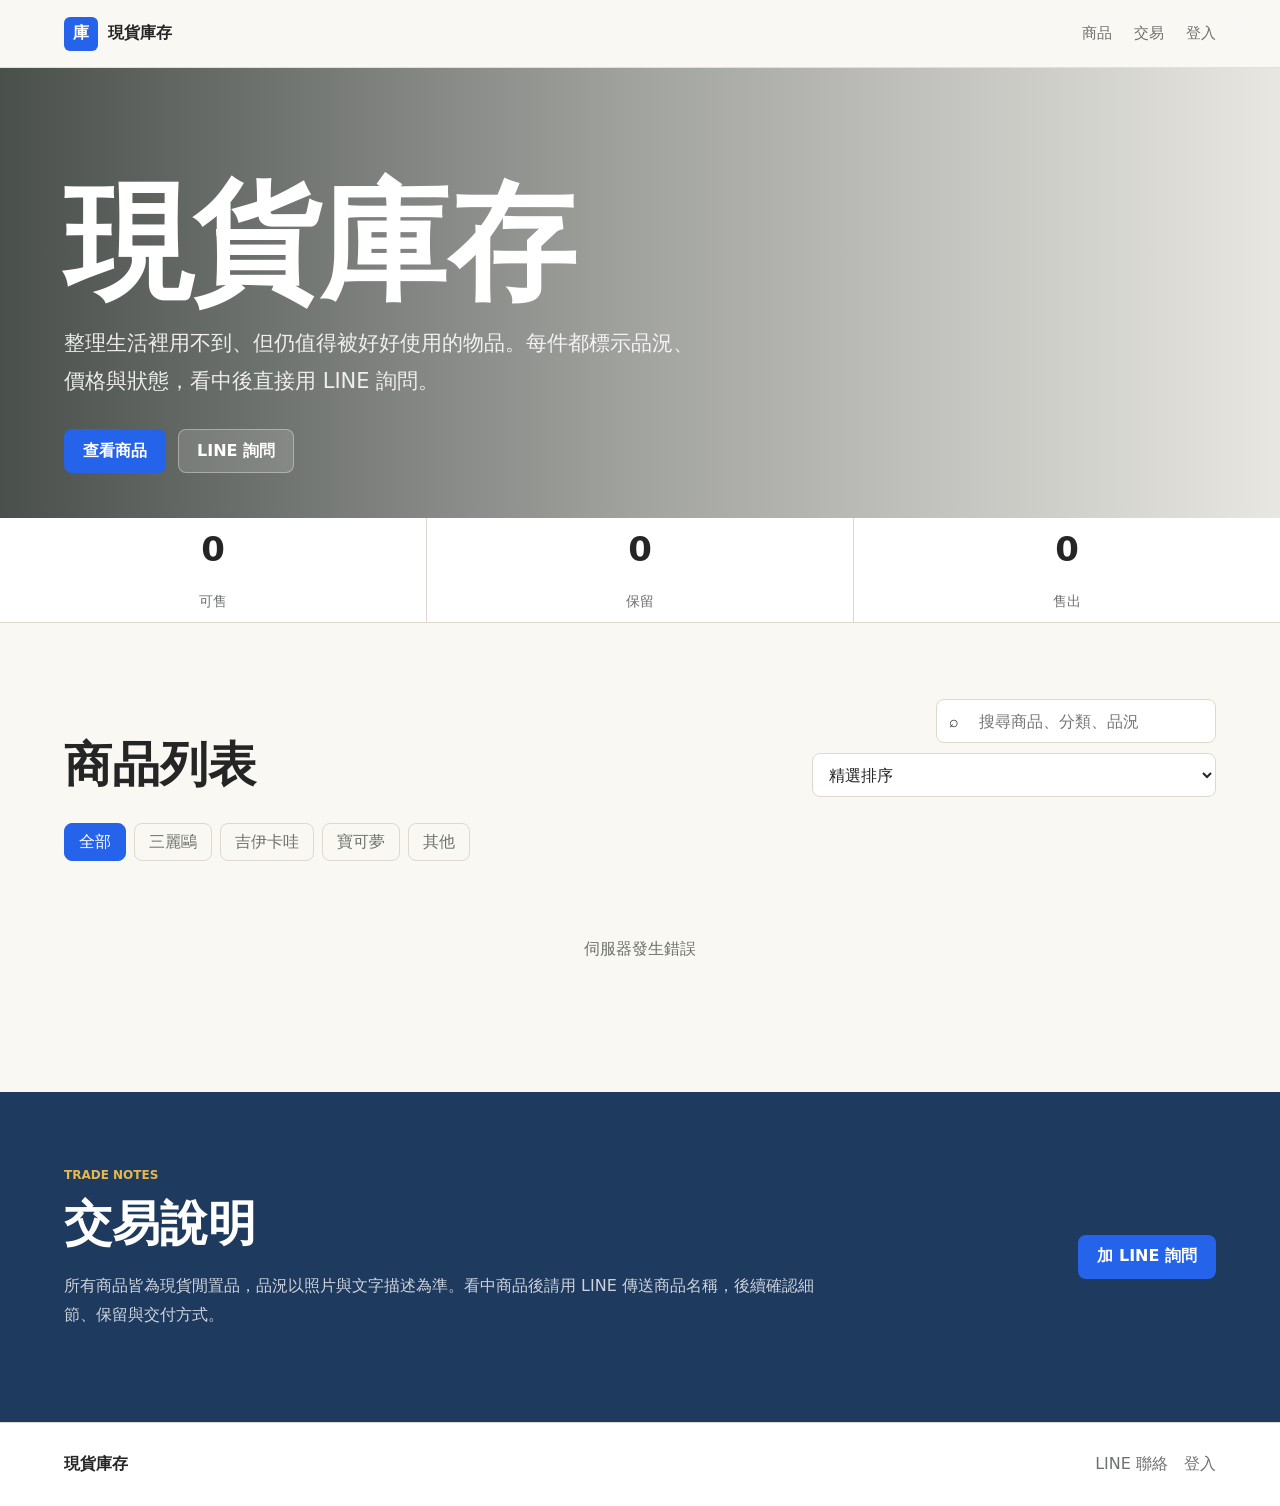
==== public/index.html @ 9e20890d "Rename admin link to login" ====
<!doctype html>
<html lang="zh-Hant">
<head>
  <meta charset="utf-8">
  <meta name="viewport" content="width=device-width, initial-scale=1">
  <title>現貨庫存 | 閒置物品選物</title>
  <meta name="description" content="精選閒置物品現貨庫存，查看品況、價格與交易資訊，直接用 LINE 詢問。">
  <link rel="preconnect" href="https://images.unsplash.com">
  <link rel="stylesheet" href="./styles.css">
</head>
<body>
  <header class="site-header">
    <a class="brand" href="#top" aria-label="回到首頁">
      <span class="brand-mark">庫</span>
      <span>現貨庫存</span>
    </a>
    <nav class="site-nav" aria-label="主要導覽">
      <a href="#items">商品</a>
      <a href="#trade">交易</a>
      <a href="./admin.html">登入</a>
    </nav>
  </header>

  <main id="top">
    <section class="hero">
      <div class="hero-content">
        <h1>現貨庫存</h1>
        <p class="hero-copy">整理生活裡用不到、但仍值得被好好使用的物品。每件都標示品況、價格與狀態，看中後直接用 LINE 詢問。</p>
        <div class="hero-actions">
          <a class="button primary" href="#items">查看商品</a>
          <a class="button ghost" id="heroLineLink" href="#" target="_blank" rel="noreferrer">LINE 詢問</a>
        </div>
      </div>
    </section>

    <section class="inventory-bar" aria-label="庫存摘要">
      <div><strong id="countAvailable">0</strong><span>可售</span></div>
      <div><strong id="countReserved">0</strong><span>保留</span></div>
      <div><strong id="countSold">0</strong><span>售出</span></div>
    </section>

    <section id="items" class="section">
      <div class="section-heading">
        <div>
          <h2>商品列表</h2>
        </div>
        <div class="toolbar">
          <label class="search">
            <span aria-hidden="true">⌕</span>
            <input id="searchInput" type="search" placeholder="搜尋商品、分類、品況">
          </label>
          <select id="sortSelect" aria-label="排序">
            <option value="featured">精選排序</option>
            <option value="priceAsc">價格低到高</option>
            <option value="priceDesc">價格高到低</option>
            <option value="newest">最新上架</option>
          </select>
        </div>
      </div>

      <div class="filters" aria-label="商品分類">
        <button class="filter active" data-filter="all" type="button">全部</button>
        <button class="filter" data-filter="三麗鷗" type="button">三麗鷗</button>
        <button class="filter" data-filter="吉伊卡哇" type="button">吉伊卡哇</button>
        <button class="filter" data-filter="寶可夢" type="button">寶可夢</button>
        <button class="filter" data-filter="其他" type="button">其他</button>
      </div>

      <div id="productGrid" class="product-grid" aria-live="polite"></div>
      <p id="emptyState" class="empty-state" hidden>目前沒有符合條件的商品。</p>
    </section>

    <section id="trade" class="trade-section">
      <div class="trade-copy">
        <p class="eyebrow">Trade Notes</p>
        <h2>交易說明</h2>
        <p>所有商品皆為現貨閒置品，品況以照片與文字描述為準。看中商品後請用 LINE 傳送商品名稱，後續確認細節、保留與交付方式。</p>
      </div>
      <a class="button primary" id="tradeLineLink" href="#" target="_blank" rel="noreferrer">加 LINE 詢問</a>
    </section>

  </main>

  <footer class="site-footer">
    <span>現貨庫存</span>
    <div class="footer-links">
      <a id="footerLineLink" href="#" target="_blank" rel="noreferrer">LINE 聯絡</a>
      <a href="./admin.html">登入</a>
    </div>
  </footer>

  <script src="./app.js"></script>
</body>
</html>
---- public/styles.css ----
:root {
  color-scheme: light;
  --ink: #252525;
  --muted: #6d716d;
  --paper: #faf8f3;
  --surface: #ffffff;
  --line: #ded9cc;
  --accent: #2563eb;
  --accent-dark: #1d4ed8;
  --sun: #e6b84b;
  --danger: #b94b44;
  --shadow: 0 18px 40px rgba(46, 43, 36, 0.12);
}

* { box-sizing: border-box; }
[hidden] { display: none !important; }
html { scroll-behavior: smooth; }
body {
  margin: 0;
  color: var(--ink);
  background: var(--paper);
  font-family: "Noto Sans TC", "Microsoft JhengHei", system-ui, -apple-system, BlinkMacSystemFont, "Segoe UI", sans-serif;
}
a { color: inherit; text-decoration: none; }
button, input, select, textarea { font: inherit; }
h1, h2, p { overflow-wrap: anywhere; }

.site-header {
  position: sticky;
  top: 0;
  z-index: 20;
  display: flex;
  align-items: center;
  justify-content: space-between;
  min-height: 68px;
  padding: 0 5vw;
  background: rgba(250, 248, 243, 0.92);
  border-bottom: 1px solid rgba(222, 217, 204, 0.78);
  backdrop-filter: blur(16px);
}

.brand {
  display: inline-flex;
  align-items: center;
  gap: 10px;
  font-weight: 800;
}

.brand-mark {
  display: grid;
  width: 34px;
  height: 34px;
  place-items: center;
  color: white;
  background: var(--accent);
  border-radius: 6px;
}

.site-nav {
  display: flex;
  gap: 22px;
  color: var(--muted);
  font-size: 15px;
}

.site-nav a:hover { color: var(--accent-dark); }
.nav-button {
  padding: 0;
  color: var(--muted);
  background: transparent;
  border: 0;
  cursor: pointer;
}
.nav-button:hover { color: var(--accent-dark); }

.hero {
  min-height: 50svh;
  display: grid;
  align-items: end;
  padding: 6vh 5vw 5vh;
  color: white;
  background:
    linear-gradient(90deg, rgba(18, 26, 23, 0.76), rgba(18, 26, 23, 0.38), rgba(18, 26, 23, 0.08)),
    url("https://images.unsplash.com/photo-1555041469-a586c61ea9bc?auto=format&fit=crop&w=1800&q=82") center / cover;
}

.hero-content { width: min(720px, 100%); }
.eyebrow {
  margin: 0 0 10px;
  color: var(--accent);
  font-size: 12px;
  font-weight: 800;
  letter-spacing: 0;
  text-transform: uppercase;
}
.hero .eyebrow, .trade-section .eyebrow { color: var(--sun); }
h1 {
  margin: 0;
  font-size: clamp(54px, 10vw, 132px);
  line-height: 0.95;
  letter-spacing: 0;
}
h2 {
  margin: 0;
  font-size: clamp(28px, 4vw, 48px);
  letter-spacing: 0;
}
.page-title {
  font-size: clamp(34px, 5vw, 64px);
  line-height: 1;
}
.hero-copy {
  max-width: 640px;
  margin: 22px 0 0;
  color: rgba(255, 255, 255, 0.88);
  font-size: clamp(17px, 2vw, 21px);
  line-height: 1.8;
}

.hero-actions, .form-actions {
  display: flex;
  flex-wrap: wrap;
  gap: 12px;
  margin-top: 28px;
}

.button {
  display: inline-flex;
  align-items: center;
  justify-content: center;
  min-height: 44px;
  padding: 0 18px;
  border: 1px solid transparent;
  border-radius: 8px;
  cursor: pointer;
  font-weight: 800;
}
.button.primary { color: white; background: var(--accent); }
.button.primary:hover { background: var(--accent-dark); }
.button.ghost {
  color: var(--ink);
  background: rgba(255, 255, 255, 0.82);
  border-color: var(--line);
}
.hero .button.ghost {
  color: white;
  background: rgba(255, 255, 255, 0.14);
  border-color: rgba(255, 255, 255, 0.34);
}

.inventory-bar {
  display: grid;
  grid-template-columns: repeat(3, 1fr);
  gap: 1px;
  background: var(--line);
  border-bottom: 1px solid var(--line);
}
.inventory-bar div {
  display: grid;
  place-items: center;
  gap: 2px;
  min-height: 104px;
  background: var(--surface);
}
.inventory-bar strong { font-size: 34px; }
.inventory-bar span { color: var(--muted); font-size: 14px; }

.section, .trade-section { padding: 76px 5vw; }
.section-heading {
  display: flex;
  align-items: end;
  justify-content: space-between;
  gap: 24px;
  margin-bottom: 26px;
}
.toolbar {
  display: flex;
  flex-wrap: wrap;
  gap: 10px;
  justify-content: flex-end;
}
.search {
  display: flex;
  align-items: center;
  gap: 8px;
  min-width: min(280px, 100%);
  height: 44px;
  padding: 0 12px;
  background: var(--surface);
  border: 1px solid var(--line);
  border-radius: 8px;
}
.search input { width: 100%; border: 0; outline: 0; background: transparent; }
select, input, textarea {
  width: 100%;
  color: var(--ink);
  background: var(--surface);
  border: 1px solid var(--line);
  border-radius: 8px;
}
select, input { height: 44px; padding: 0 12px; }
input[type="file"] { padding: 9px 12px; }
textarea { padding: 12px; resize: vertical; }

.filters {
  display: flex;
  flex-wrap: wrap;
  gap: 8px;
  margin-bottom: 22px;
}
.filter {
  min-height: 38px;
  padding: 0 14px;
  color: var(--muted);
  background: transparent;
  border: 1px solid var(--line);
  border-radius: 8px;
  cursor: pointer;
}
.filter.active, .filter:hover { color: white; background: var(--accent); border-color: var(--accent); }

.product-grid {
  display: grid;
  grid-template-columns: repeat(auto-fill, minmax(240px, 1fr));
  gap: 18px;
}
.product-card {
  overflow: hidden;
  background: var(--surface);
  border: 1px solid var(--line);
  border-radius: 8px;
  box-shadow: 0 10px 28px rgba(46, 43, 36, 0.08);
}
.product-image { position: relative; aspect-ratio: 4 / 3; background: #e7e2d6; }
.product-image img { width: 100%; height: 100%; object-fit: cover; display: block; }
.status {
  position: absolute;
  top: 12px;
  left: 12px;
  padding: 5px 9px;
  color: white;
  background: var(--accent);
  border-radius: 6px;
  font-size: 12px;
  font-weight: 800;
}
.status.reserved { background: var(--sun); color: #2f2815; }
.status.sold { background: #555; }
.product-body { padding: 16px; }
.product-meta {
  display: flex;
  justify-content: space-between;
  gap: 12px;
  color: var(--muted);
  font-size: 13px;
}
.product-title { margin: 8px 0; font-size: 20px; }
.condition { min-height: 54px; margin: 0 0 16px; color: var(--muted); line-height: 1.65; }
.price-row { display: flex; align-items: center; justify-content: space-between; gap: 10px; }
.price { font-size: 22px; font-weight: 900; }
.line-link {
  min-height: 38px;
  padding: 0 12px;
  color: white;
  background: var(--accent);
  border-radius: 8px;
  font-size: 14px;
  font-weight: 800;
  display: inline-flex;
  align-items: center;
}
.line-link.disabled { pointer-events: none; background: #b9b6ad; }
.empty-state { padding: 40px 0; color: var(--muted); text-align: center; }

.trade-section {
  display: flex;
  align-items: center;
  justify-content: space-between;
  gap: 28px;
  color: white;
  background: #1e3a5f;
}
.trade-copy { max-width: 760px; }
.trade-copy p:last-child { color: rgba(255, 255, 255, 0.78); line-height: 1.8; }

.admin-section, .admin-page { background: #f3eee3; }
.admin-page { min-height: calc(100svh - 152px); }
.login-panel, .admin-form, .admin-item {
  background: var(--surface);
  border: 1px solid var(--line);
  border-radius: 8px;
  box-shadow: 0 8px 22px rgba(46, 43, 36, 0.07);
}
.login-panel {
  display: grid;
  gap: 14px;
  max-width: 440px;
  padding: 18px;
}
.admin-layout {
  display: grid;
  grid-template-columns: minmax(280px, 420px) 1fr;
  gap: 20px;
  align-items: start;
}
.admin-form {
  display: grid;
  gap: 14px;
  padding: 18px;
}
.login-panel label, .admin-form label {
  display: grid;
  gap: 7px;
  color: var(--muted);
  font-size: 13px;
  font-weight: 800;
}
.form-row { display: grid; grid-template-columns: 1fr 1fr; gap: 12px; }
.form-message { min-height: 22px; margin: 0; color: var(--muted); font-size: 14px; }
.form-message.error { color: var(--danger); }
.form-message.success { color: var(--accent-dark); }
.admin-list { display: grid; gap: 10px; }
.admin-item {
  display: grid;
  grid-template-columns: 86px 1fr auto;
  gap: 14px;
  padding: 12px;
  align-items: center;
}
.admin-item img { width: 86px; height: 70px; object-fit: cover; border-radius: 6px; }
.admin-item h3 { margin: 0 0 4px; font-size: 16px; }
.admin-item p { margin: 0; color: var(--muted); font-size: 13px; }
.admin-actions { display: flex; gap: 6px; }
.icon-button {
  width: 38px;
  height: 38px;
  border: 1px solid var(--line);
  border-radius: 8px;
  background: var(--surface);
  cursor: pointer;
}
.icon-button:hover { border-color: var(--accent); color: var(--accent-dark); }
.icon-button.danger:hover { border-color: var(--danger); color: var(--danger); }

.site-footer {
  display: flex;
  align-items: center;
  justify-content: space-between;
  min-height: 84px;
  padding: 0 5vw;
  color: var(--muted);
  background: var(--surface);
  border-top: 1px solid var(--line);
}
.site-footer span { color: var(--ink); font-weight: 900; }
.footer-links {
  display: flex;
  flex-wrap: wrap;
  gap: 16px;
  justify-content: flex-end;
}
.footer-links a:hover { color: var(--accent-dark); }

@media (max-width: 860px) {
  .site-header, .section-heading, .trade-section { align-items: stretch; }
  .site-header { position: static; gap: 12px; padding-block: 14px; flex-direction: column; }
  .site-nav, .toolbar { width: 100%; justify-content: space-between; }
  .hero { min-height: 48svh; padding-top: 7vh; }
  .admin-layout { grid-template-columns: 1fr; }
  .admin-item { grid-template-columns: 86px 1fr; }
  .admin-actions { grid-column: 2; justify-content: flex-end; }
}

@media (max-width: 560px) {
  .site-nav { gap: 14px; font-size: 14px; }
  .section, .trade-section { padding: 52px 18px; }
  .hero { min-height: 44svh; padding: 7vh 18px 34px; }
  .inventory-bar strong { font-size: 28px; }
  .toolbar, .hero-actions, .form-actions, .price-row, .form-row {
    display: grid;
    grid-template-columns: 1fr;
  }
  .search { min-width: 0; }
  .site-footer { align-items: flex-start; flex-direction: column; gap: 12px; padding-block: 18px; }
  .footer-links { justify-content: flex-start; }
}
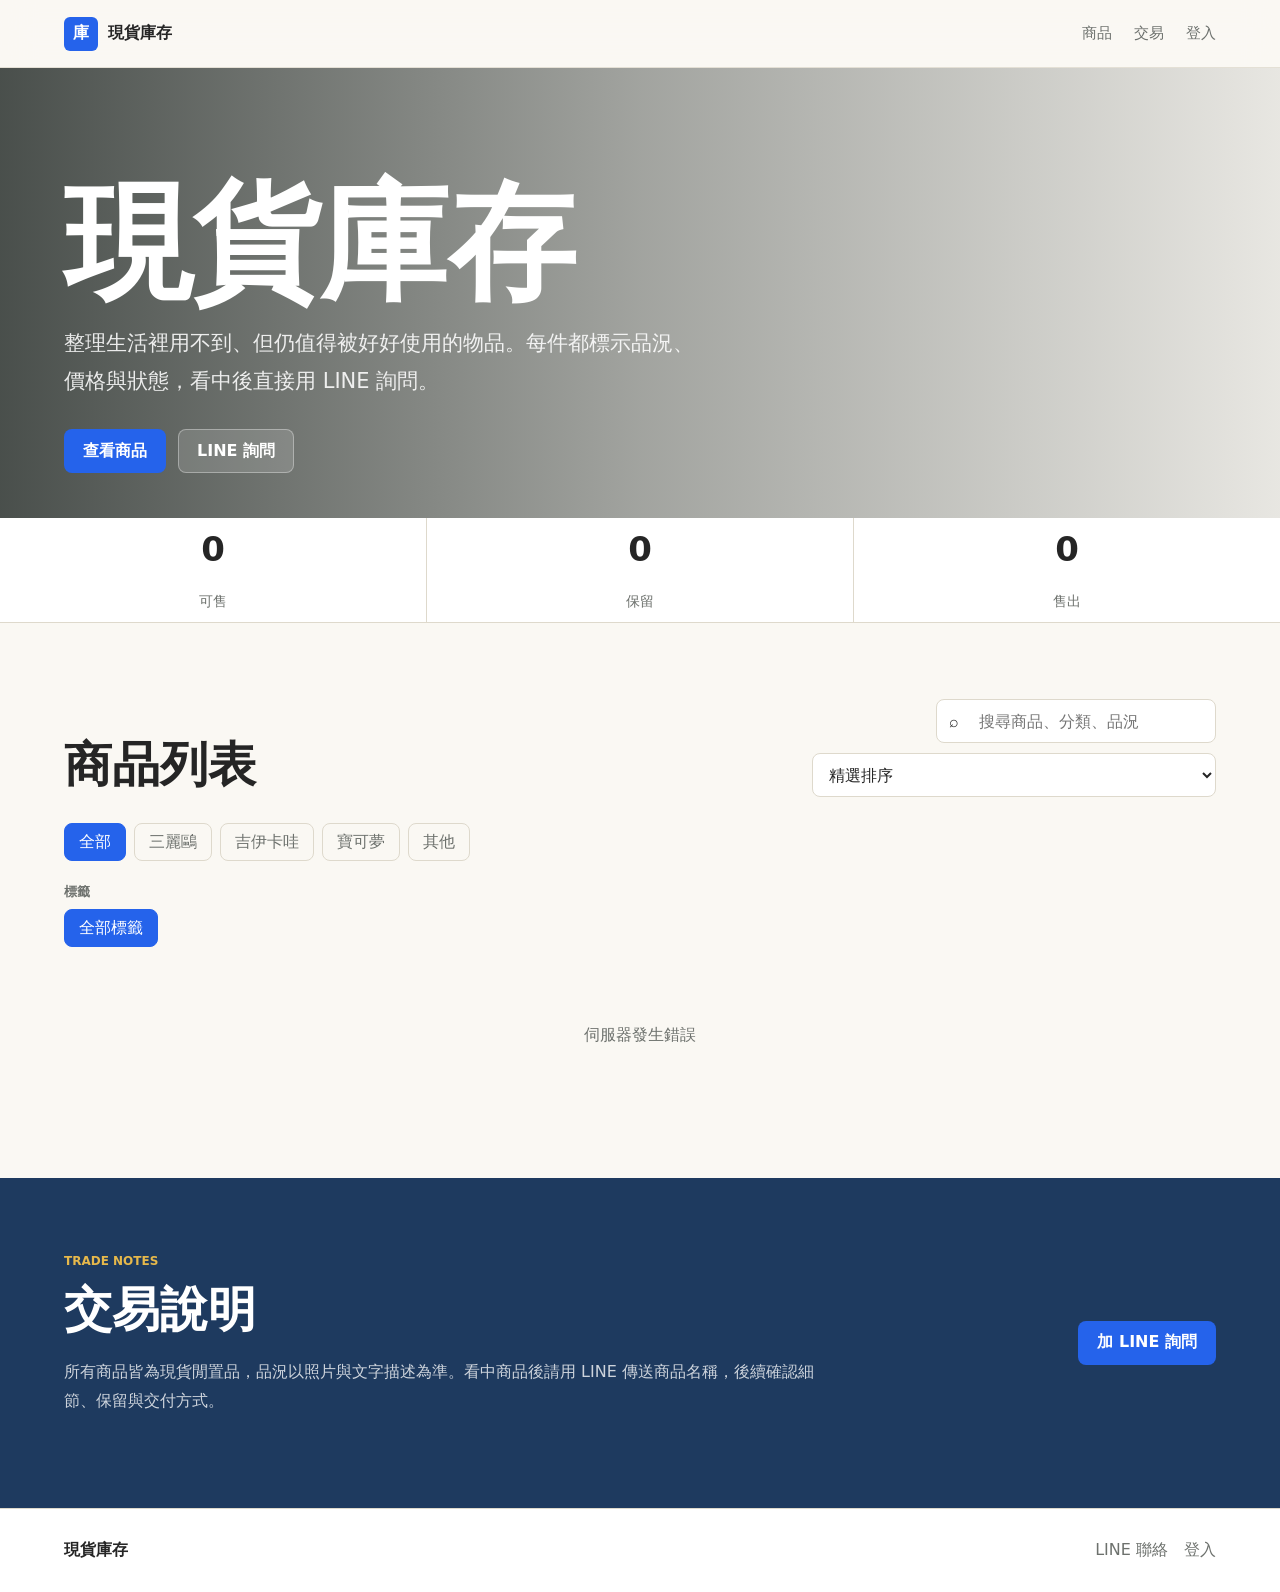
==== commit a434711e: "Add tag filters" ====
--- a/public/index.html
+++ b/public/index.html
@@ -66,6 +66,13 @@
         <button class="filter" data-filter="其他" type="button">其他</button>
       </div>
 
+      <div class="filter-group" id="tagFilterGroup">
+        <span class="filter-label">標籤</span>
+        <div class="filters tag-filters" id="tagFilters" aria-label="商品標籤">
+          <button class="filter tag-filter active" data-tag="all" type="button">全部標籤</button>
+        </div>
+      </div>
+
       <div id="productGrid" class="product-grid" aria-live="polite"></div>
       <p id="emptyState" class="empty-state" hidden>目前沒有符合條件的商品。</p>
     </section>
--- a/public/styles.css
+++ b/public/styles.css
@@ -208,6 +208,17 @@
   gap: 8px;
   margin-bottom: 22px;
 }
+.filter-group {
+  display: grid;
+  gap: 8px;
+  margin-bottom: 22px;
+}
+.filter-group .filters { margin-bottom: 0; }
+.filter-label {
+  color: var(--muted);
+  font-size: 13px;
+  font-weight: 900;
+}
 .filter {
   min-height: 38px;
   padding: 0 14px;
@@ -255,6 +266,24 @@
   font-size: 13px;
 }
 .product-title { margin: 8px 0; font-size: 20px; }
+.tag-list {
+  display: flex;
+  flex-wrap: wrap;
+  gap: 6px;
+  margin: 0 0 10px;
+}
+.tag {
+  display: inline-flex;
+  align-items: center;
+  min-height: 26px;
+  padding: 0 9px;
+  color: var(--accent-dark);
+  background: #eef4ff;
+  border: 1px solid #cddcff;
+  border-radius: 8px;
+  font-size: 12px;
+  font-weight: 800;
+}
 .condition { min-height: 54px; margin: 0 0 16px; color: var(--muted); line-height: 1.65; }
 .price-row { display: flex; align-items: center; justify-content: space-between; gap: 10px; }
 .price { font-size: 22px; font-weight: 900; }
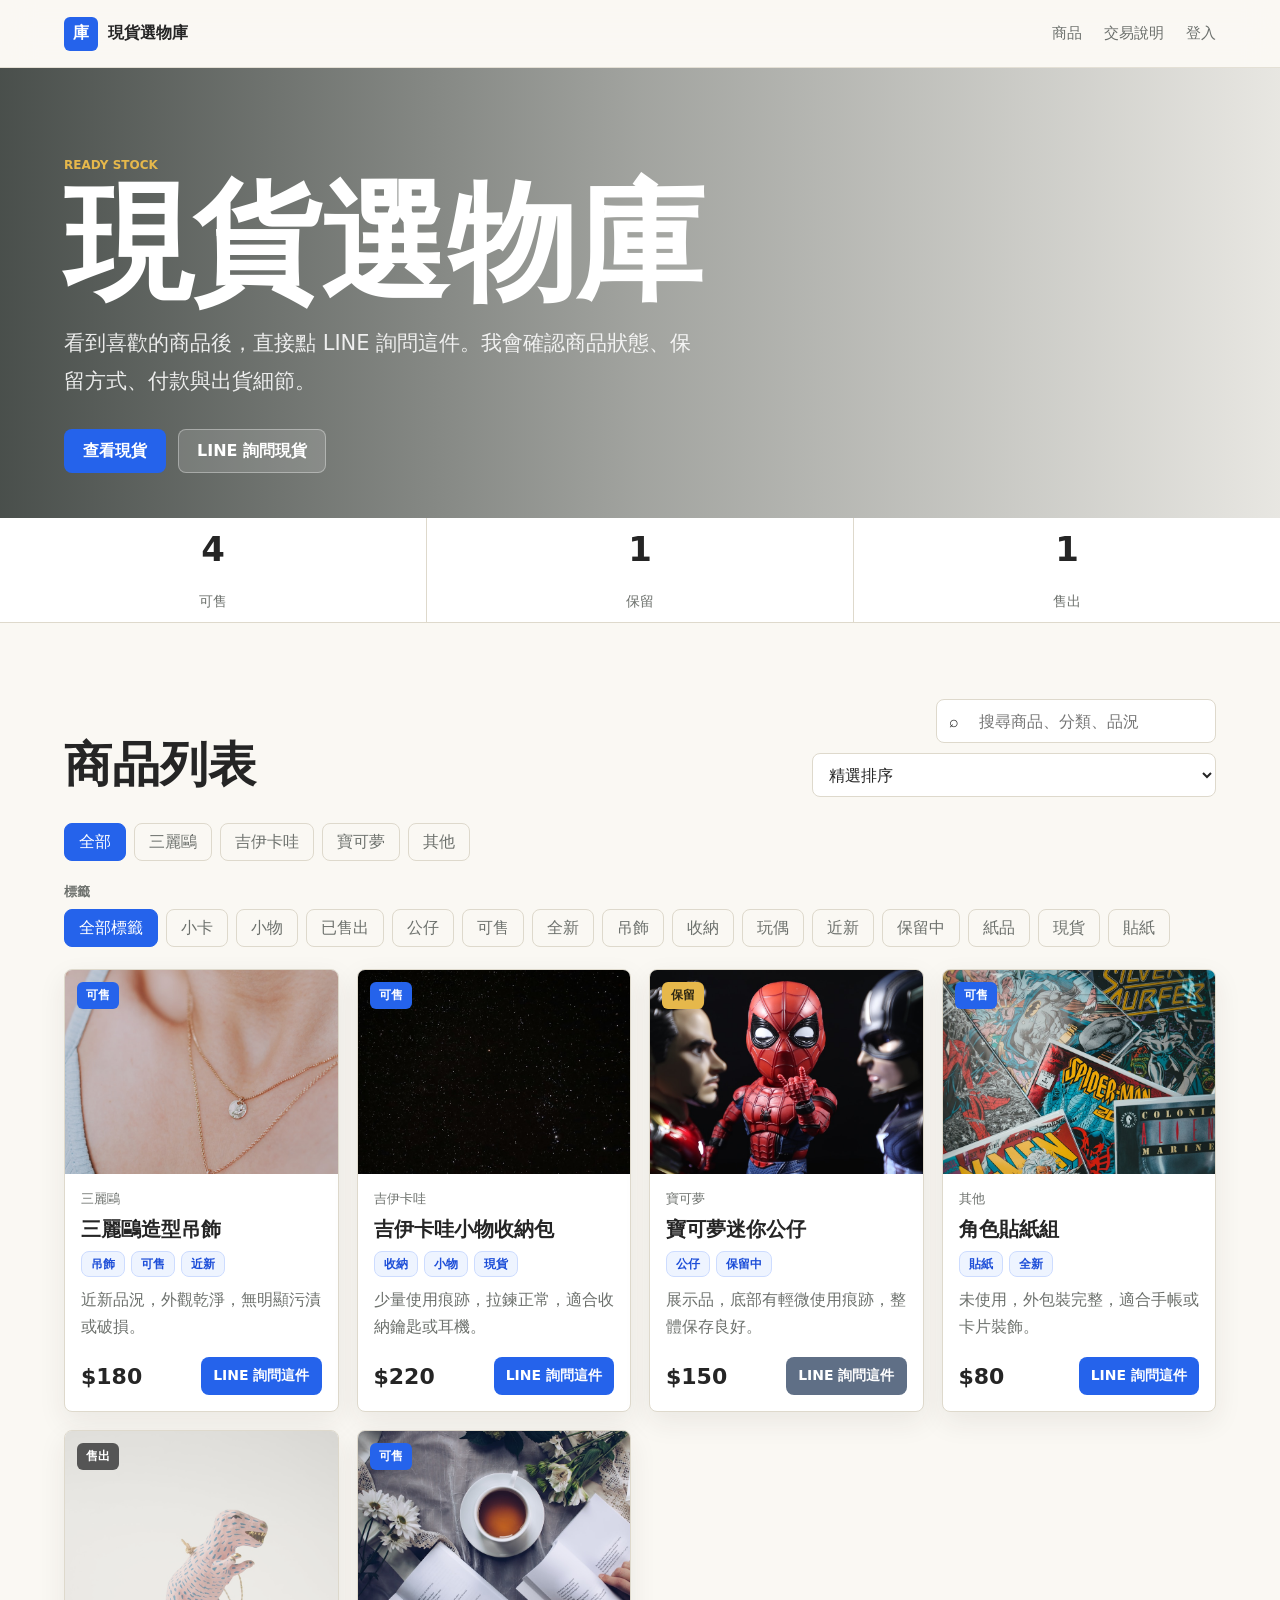
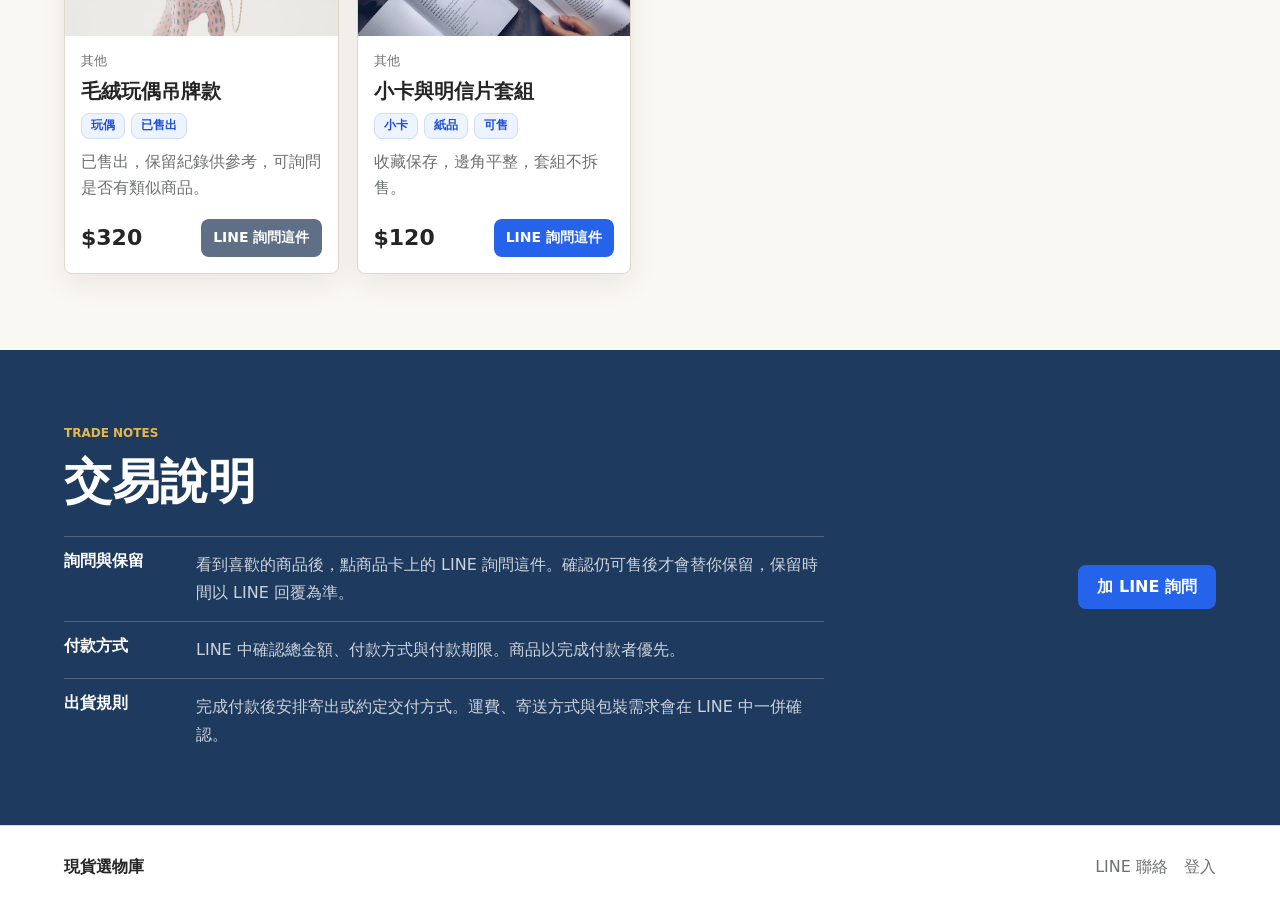
==== commit 3d3524b6: "Update to optimized Wowma site" ====
--- a/public/index.html
+++ b/public/index.html
@@ -3,8 +3,8 @@
 <head>
   <meta charset="utf-8">
   <meta name="viewport" content="width=device-width, initial-scale=1">
-  <title>現貨庫存 | 閒置物品選物</title>
-  <meta name="description" content="精選閒置物品現貨庫存，查看品況、價格與交易資訊，直接用 LINE 詢問。">
+  <title>現貨選物庫 | LINE 詢問保留</title>
+  <meta name="description" content="現貨選物清單，商品皆標示照片、價格、品況與狀態。看到喜歡的商品後，可直接用 LINE 詢問與保留。">
   <link rel="preconnect" href="https://images.unsplash.com">
   <link rel="stylesheet" href="./styles.css">
 </head>
@@ -12,11 +12,11 @@
   <header class="site-header">
     <a class="brand" href="#top" aria-label="回到首頁">
       <span class="brand-mark">庫</span>
-      <span>現貨庫存</span>
+      <span>現貨選物庫</span>
     </a>
     <nav class="site-nav" aria-label="主要導覽">
       <a href="#items">商品</a>
-      <a href="#trade">交易</a>
+      <a href="#trade">交易說明</a>
       <a href="./admin.html">登入</a>
     </nav>
   </header>
@@ -24,11 +24,12 @@
   <main id="top">
     <section class="hero">
       <div class="hero-content">
-        <h1>現貨庫存</h1>
-        <p class="hero-copy">整理生活裡用不到、但仍值得被好好使用的物品。每件都標示品況、價格與狀態，看中後直接用 LINE 詢問。</p>
+        <p class="eyebrow">Ready Stock</p>
+        <h1>現貨選物庫</h1>
+        <p class="hero-copy">看到喜歡的商品後，直接點 LINE 詢問這件。我會確認商品狀態、保留方式、付款與出貨細節。</p>
         <div class="hero-actions">
-          <a class="button primary" href="#items">查看商品</a>
-          <a class="button ghost" id="heroLineLink" href="#" target="_blank" rel="noreferrer">LINE 詢問</a>
+          <a class="button primary" href="#items">查看現貨</a>
+          <a class="button ghost" id="heroLineLink" href="#" target="_blank" rel="noreferrer">LINE 詢問現貨</a>
         </div>
       </div>
     </section>
@@ -81,7 +82,20 @@
       <div class="trade-copy">
         <p class="eyebrow">Trade Notes</p>
         <h2>交易說明</h2>
-        <p>所有商品皆為現貨閒置品，品況以照片與文字描述為準。看中商品後請用 LINE 傳送商品名稱，後續確認細節、保留與交付方式。</p>
+        <ol class="trade-steps">
+          <li>
+            <strong>詢問與保留</strong>
+            <span>看到喜歡的商品後，點商品卡上的 LINE 詢問這件。確認仍可售後才會替你保留，保留時間以 LINE 回覆為準。</span>
+          </li>
+          <li>
+            <strong>付款方式</strong>
+            <span>LINE 中確認總金額、付款方式與付款期限。商品以完成付款者優先。</span>
+          </li>
+          <li>
+            <strong>出貨規則</strong>
+            <span>完成付款後安排寄出或約定交付方式。運費、寄送方式與包裝需求會在 LINE 中一併確認。</span>
+          </li>
+        </ol>
       </div>
       <a class="button primary" id="tradeLineLink" href="#" target="_blank" rel="noreferrer">加 LINE 詢問</a>
     </section>
@@ -89,7 +103,7 @@
   </main>
 
   <footer class="site-footer">
-    <span>現貨庫存</span>
+    <span>現貨選物庫</span>
     <div class="footer-links">
       <a id="footerLineLink" href="#" target="_blank" rel="noreferrer">LINE 聯絡</a>
       <a href="./admin.html">登入</a>
--- a/public/styles.css
+++ b/public/styles.css
@@ -242,6 +242,7 @@
   border-radius: 8px;
   box-shadow: 0 10px 28px rgba(46, 43, 36, 0.08);
 }
+.product-card.is-sold img { filter: grayscale(0.55); opacity: 0.68; }
 .product-image { position: relative; aspect-ratio: 4 / 3; background: #e7e2d6; }
 .product-image img { width: 100%; height: 100%; object-fit: cover; display: block; }
 .status {
@@ -298,7 +299,9 @@
   display: inline-flex;
   align-items: center;
 }
-.line-link.disabled { pointer-events: none; background: #b9b6ad; }
+.line-link.secondary { background: #5f6f86; }
+.line-link:hover { background: var(--accent-dark); }
+.line-link.secondary:hover { background: #46556b; }
 .empty-state { padding: 40px 0; color: var(--muted); text-align: center; }
 
 .trade-section {
@@ -311,6 +314,22 @@
 }
 .trade-copy { max-width: 760px; }
 .trade-copy p:last-child { color: rgba(255, 255, 255, 0.78); line-height: 1.8; }
+.trade-steps {
+  display: grid;
+  gap: 14px;
+  margin: 22px 0 0;
+  padding: 0;
+  list-style: none;
+}
+.trade-steps li {
+  display: grid;
+  grid-template-columns: 116px 1fr;
+  gap: 16px;
+  padding-top: 14px;
+  border-top: 1px solid rgba(255, 255, 255, 0.22);
+}
+.trade-steps strong { color: white; }
+.trade-steps span { color: rgba(255, 255, 255, 0.78); line-height: 1.75; }
 
 .admin-section, .admin-page { background: #f3eee3; }
 .admin-page { min-height: calc(100svh - 152px); }
@@ -409,6 +428,7 @@
     display: grid;
     grid-template-columns: 1fr;
   }
+  .trade-steps li { grid-template-columns: 1fr; gap: 6px; }
   .search { min-width: 0; }
   .site-footer { align-items: flex-start; flex-direction: column; gap: 12px; padding-block: 18px; }
   .footer-links { justify-content: flex-start; }
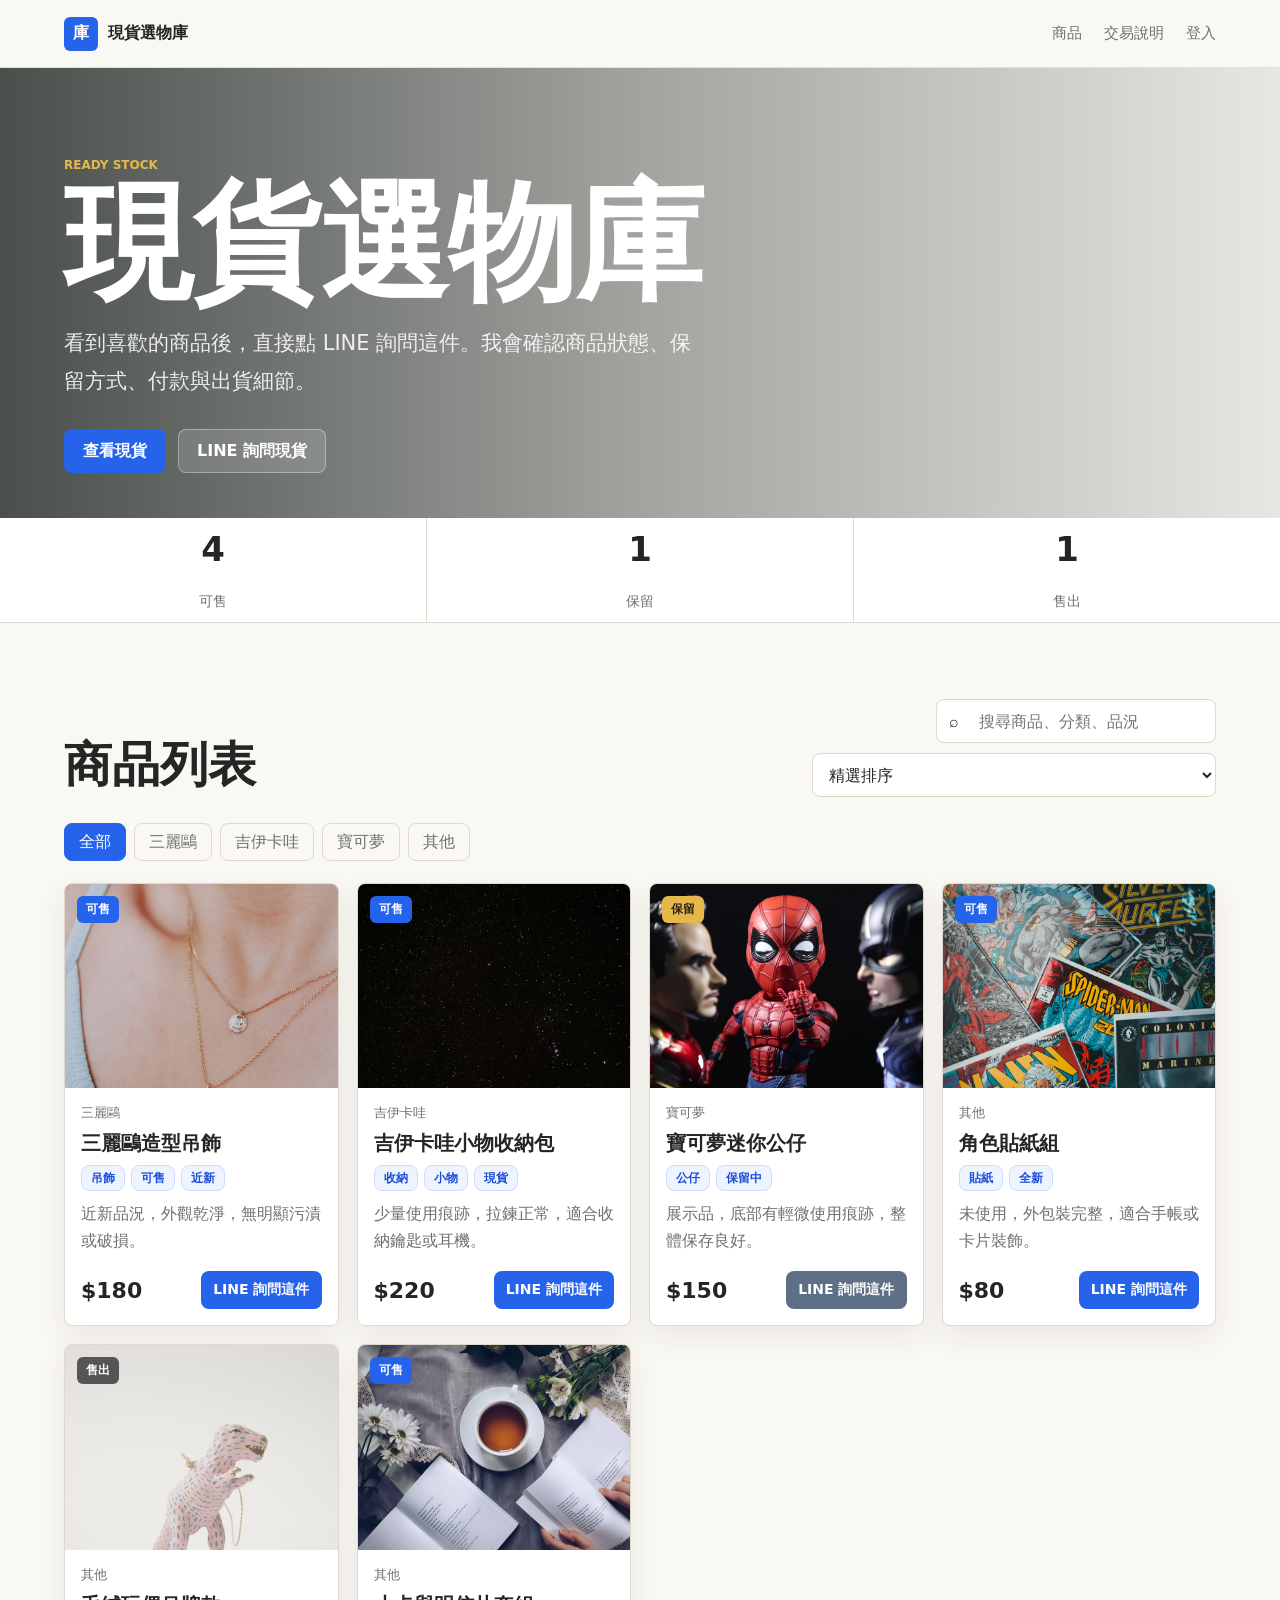
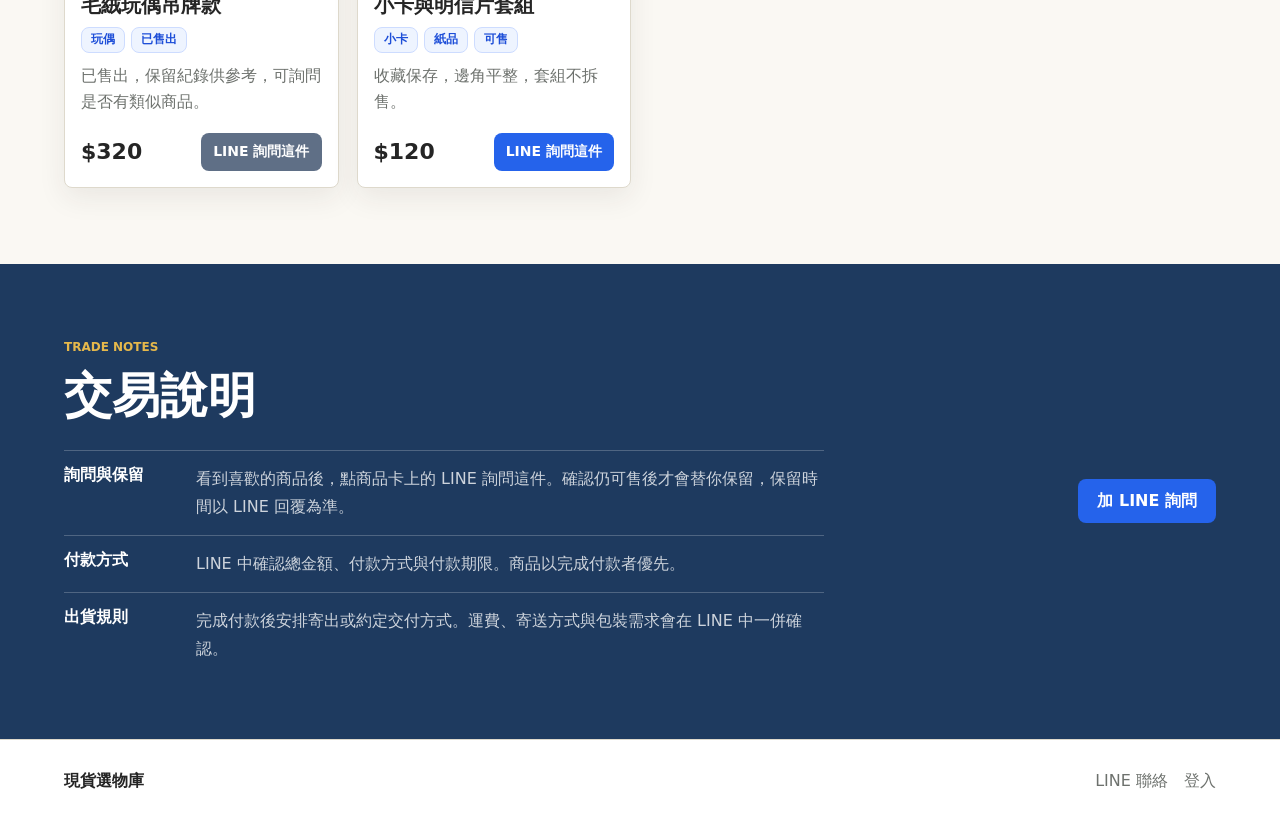
==== commit c2f7b4c9: "Remove tag filter controls" ====
--- a/public/index.html
+++ b/public/index.html
@@ -67,13 +67,6 @@
         <button class="filter" data-filter="其他" type="button">其他</button>
       </div>
 
-      <div class="filter-group" id="tagFilterGroup">
-        <span class="filter-label">標籤</span>
-        <div class="filters tag-filters" id="tagFilters" aria-label="商品標籤">
-          <button class="filter tag-filter active" data-tag="all" type="button">全部標籤</button>
-        </div>
-      </div>
-
       <div id="productGrid" class="product-grid" aria-live="polite"></div>
       <p id="emptyState" class="empty-state" hidden>目前沒有符合條件的商品。</p>
     </section>
--- a/public/styles.css
+++ b/public/styles.css
@@ -207,17 +207,6 @@
   flex-wrap: wrap;
   gap: 8px;
   margin-bottom: 22px;
-}
-.filter-group {
-  display: grid;
-  gap: 8px;
-  margin-bottom: 22px;
-}
-.filter-group .filters { margin-bottom: 0; }
-.filter-label {
-  color: var(--muted);
-  font-size: 13px;
-  font-weight: 900;
 }
 .filter {
   min-height: 38px;
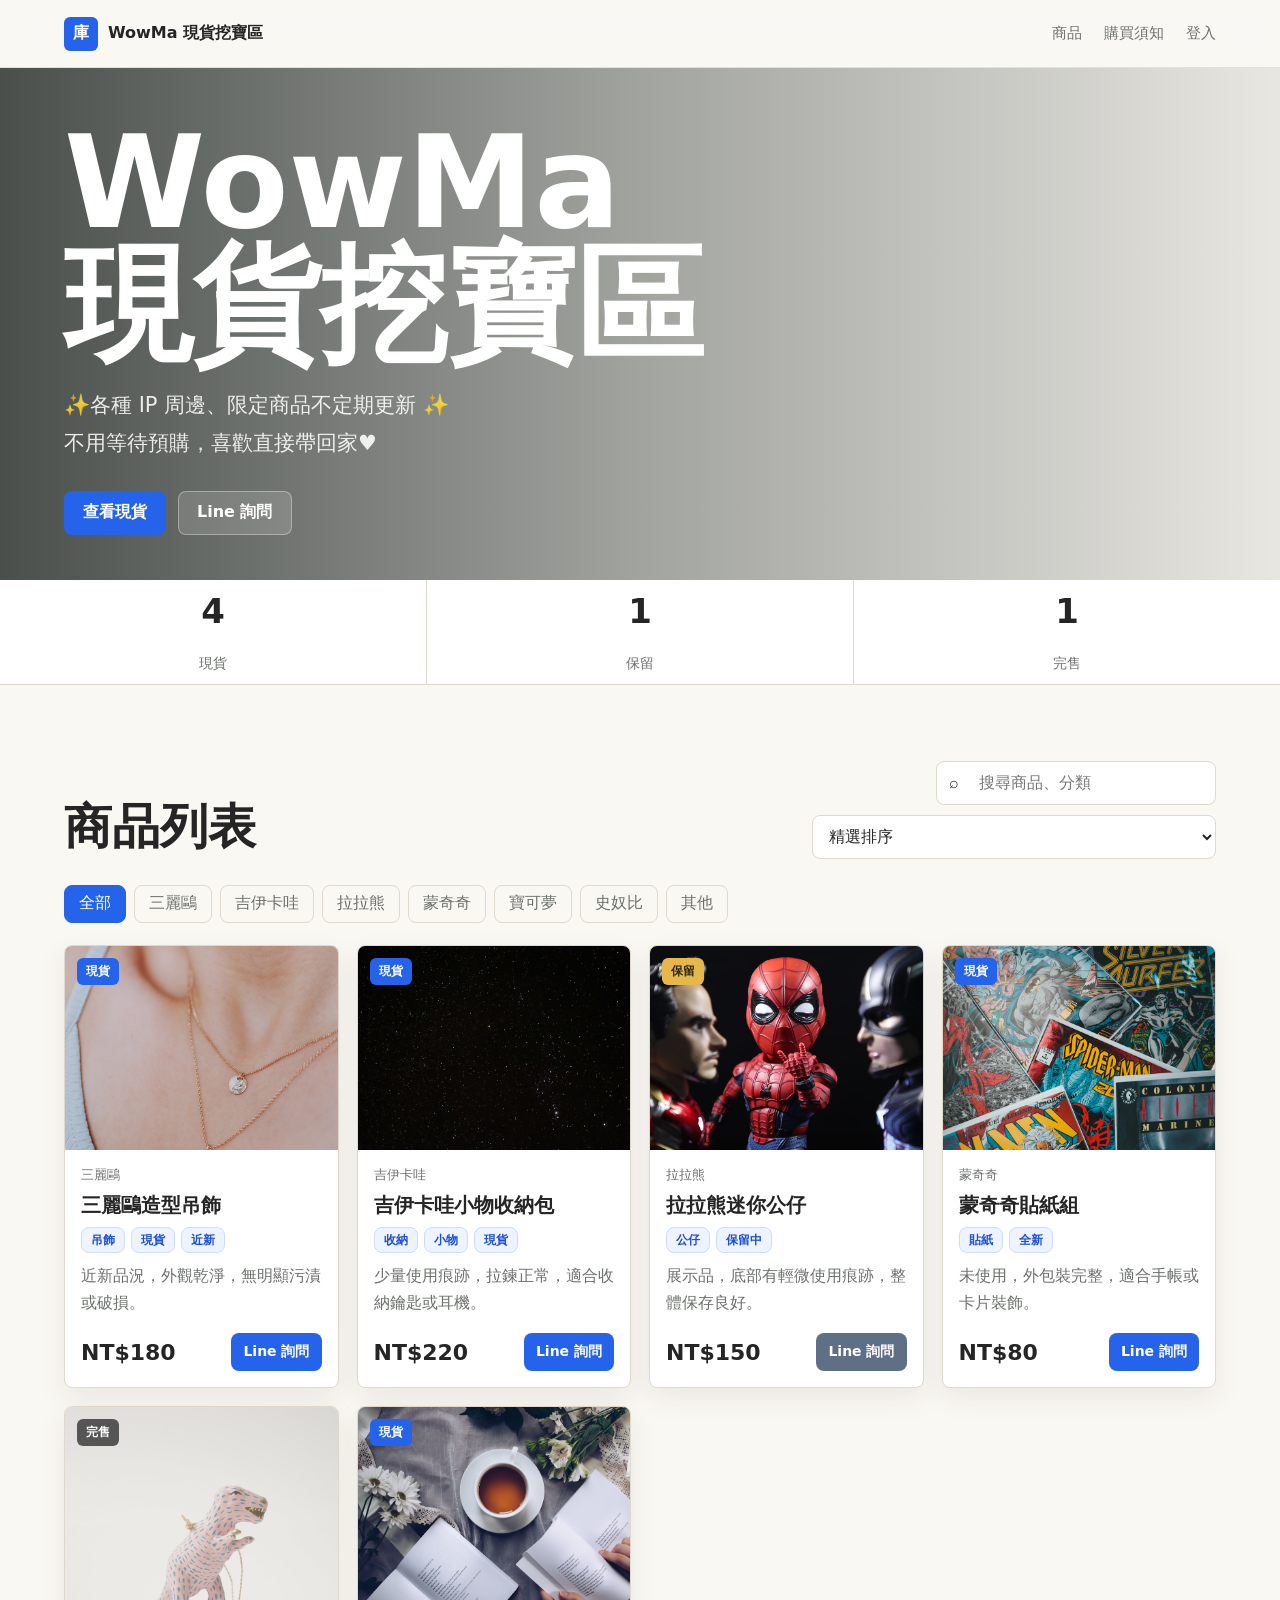
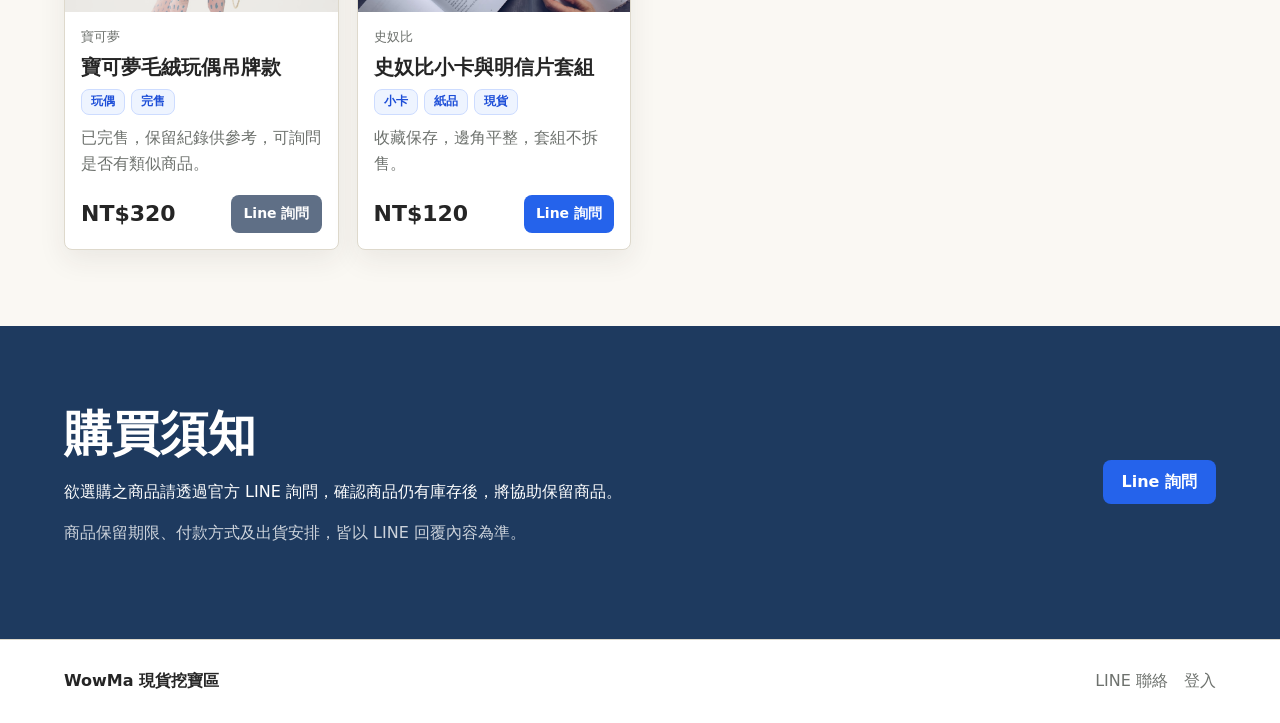
==== commit 03f9200e: "Update WowMa storefront copy" ====
--- a/public/index.html
+++ b/public/index.html
@@ -3,8 +3,8 @@
 <head>
   <meta charset="utf-8">
   <meta name="viewport" content="width=device-width, initial-scale=1">
-  <title>現貨選物庫 | LINE 詢問保留</title>
-  <meta name="description" content="現貨選物清單，商品皆標示照片、價格、品況與狀態。看到喜歡的商品後，可直接用 LINE 詢問與保留。">
+  <title>WowMa 現貨挖寶區 | LINE 詢問保留</title>
+  <meta name="description" content="WowMa 現貨挖寶區，各種 IP 周邊、限定商品不定期更新，不用等待預購，喜歡直接帶回家。">
   <link rel="preconnect" href="https://images.unsplash.com">
   <link rel="stylesheet" href="./styles.css">
 </head>
@@ -12,11 +12,11 @@
   <header class="site-header">
     <a class="brand" href="#top" aria-label="回到首頁">
       <span class="brand-mark">庫</span>
-      <span>現貨選物庫</span>
+      <span>WowMa 現貨挖寶區</span>
     </a>
     <nav class="site-nav" aria-label="主要導覽">
       <a href="#items">商品</a>
-      <a href="#trade">交易說明</a>
+      <a href="#trade">購買須知</a>
       <a href="./admin.html">登入</a>
     </nav>
   </header>
@@ -24,20 +24,19 @@
   <main id="top">
     <section class="hero">
       <div class="hero-content">
-        <p class="eyebrow">Ready Stock</p>
-        <h1>現貨選物庫</h1>
-        <p class="hero-copy">看到喜歡的商品後，直接點 LINE 詢問這件。我會確認商品狀態、保留方式、付款與出貨細節。</p>
+        <h1>WowMa 現貨挖寶區</h1>
+        <p class="hero-copy">✨各種 IP 周邊、限定商品不定期更新 ✨<br>不用等待預購，喜歡直接帶回家♥</p>
         <div class="hero-actions">
           <a class="button primary" href="#items">查看現貨</a>
-          <a class="button ghost" id="heroLineLink" href="#" target="_blank" rel="noreferrer">LINE 詢問現貨</a>
+          <a class="button ghost" id="heroLineLink" href="#" target="_blank" rel="noreferrer">Line 詢問</a>
         </div>
       </div>
     </section>
 
     <section class="inventory-bar" aria-label="庫存摘要">
-      <div><strong id="countAvailable">0</strong><span>可售</span></div>
+      <div><strong id="countAvailable">0</strong><span>現貨</span></div>
       <div><strong id="countReserved">0</strong><span>保留</span></div>
-      <div><strong id="countSold">0</strong><span>售出</span></div>
+      <div><strong id="countSold">0</strong><span>完售</span></div>
     </section>
 
     <section id="items" class="section">
@@ -48,7 +47,7 @@
         <div class="toolbar">
           <label class="search">
             <span aria-hidden="true">⌕</span>
-            <input id="searchInput" type="search" placeholder="搜尋商品、分類、品況">
+            <input id="searchInput" type="search" placeholder="搜尋商品、分類">
           </label>
           <select id="sortSelect" aria-label="排序">
             <option value="featured">精選排序</option>
@@ -63,7 +62,10 @@
         <button class="filter active" data-filter="all" type="button">全部</button>
         <button class="filter" data-filter="三麗鷗" type="button">三麗鷗</button>
         <button class="filter" data-filter="吉伊卡哇" type="button">吉伊卡哇</button>
+        <button class="filter" data-filter="拉拉熊" type="button">拉拉熊</button>
+        <button class="filter" data-filter="蒙奇奇" type="button">蒙奇奇</button>
         <button class="filter" data-filter="寶可夢" type="button">寶可夢</button>
+        <button class="filter" data-filter="史奴比" type="button">史奴比</button>
         <button class="filter" data-filter="其他" type="button">其他</button>
       </div>
 
@@ -73,30 +75,17 @@
 
     <section id="trade" class="trade-section">
       <div class="trade-copy">
-        <p class="eyebrow">Trade Notes</p>
-        <h2>交易說明</h2>
-        <ol class="trade-steps">
-          <li>
-            <strong>詢問與保留</strong>
-            <span>看到喜歡的商品後，點商品卡上的 LINE 詢問這件。確認仍可售後才會替你保留，保留時間以 LINE 回覆為準。</span>
-          </li>
-          <li>
-            <strong>付款方式</strong>
-            <span>LINE 中確認總金額、付款方式與付款期限。商品以完成付款者優先。</span>
-          </li>
-          <li>
-            <strong>出貨規則</strong>
-            <span>完成付款後安排寄出或約定交付方式。運費、寄送方式與包裝需求會在 LINE 中一併確認。</span>
-          </li>
-        </ol>
+        <h2>購買須知</h2>
+        <p>欲選購之商品請透過官方 LINE 詢問，確認商品仍有庫存後，將協助保留商品。</p>
+        <p>商品保留期限、付款方式及出貨安排，皆以 LINE 回覆內容為準。</p>
       </div>
-      <a class="button primary" id="tradeLineLink" href="#" target="_blank" rel="noreferrer">加 LINE 詢問</a>
+      <a class="button primary" id="tradeLineLink" href="#" target="_blank" rel="noreferrer">Line 詢問</a>
     </section>
 
   </main>
 
   <footer class="site-footer">
-    <span>現貨選物庫</span>
+    <span>WowMa 現貨挖寶區</span>
     <div class="footer-links">
       <a id="footerLineLink" href="#" target="_blank" rel="noreferrer">LINE 聯絡</a>
       <a href="./admin.html">登入</a>
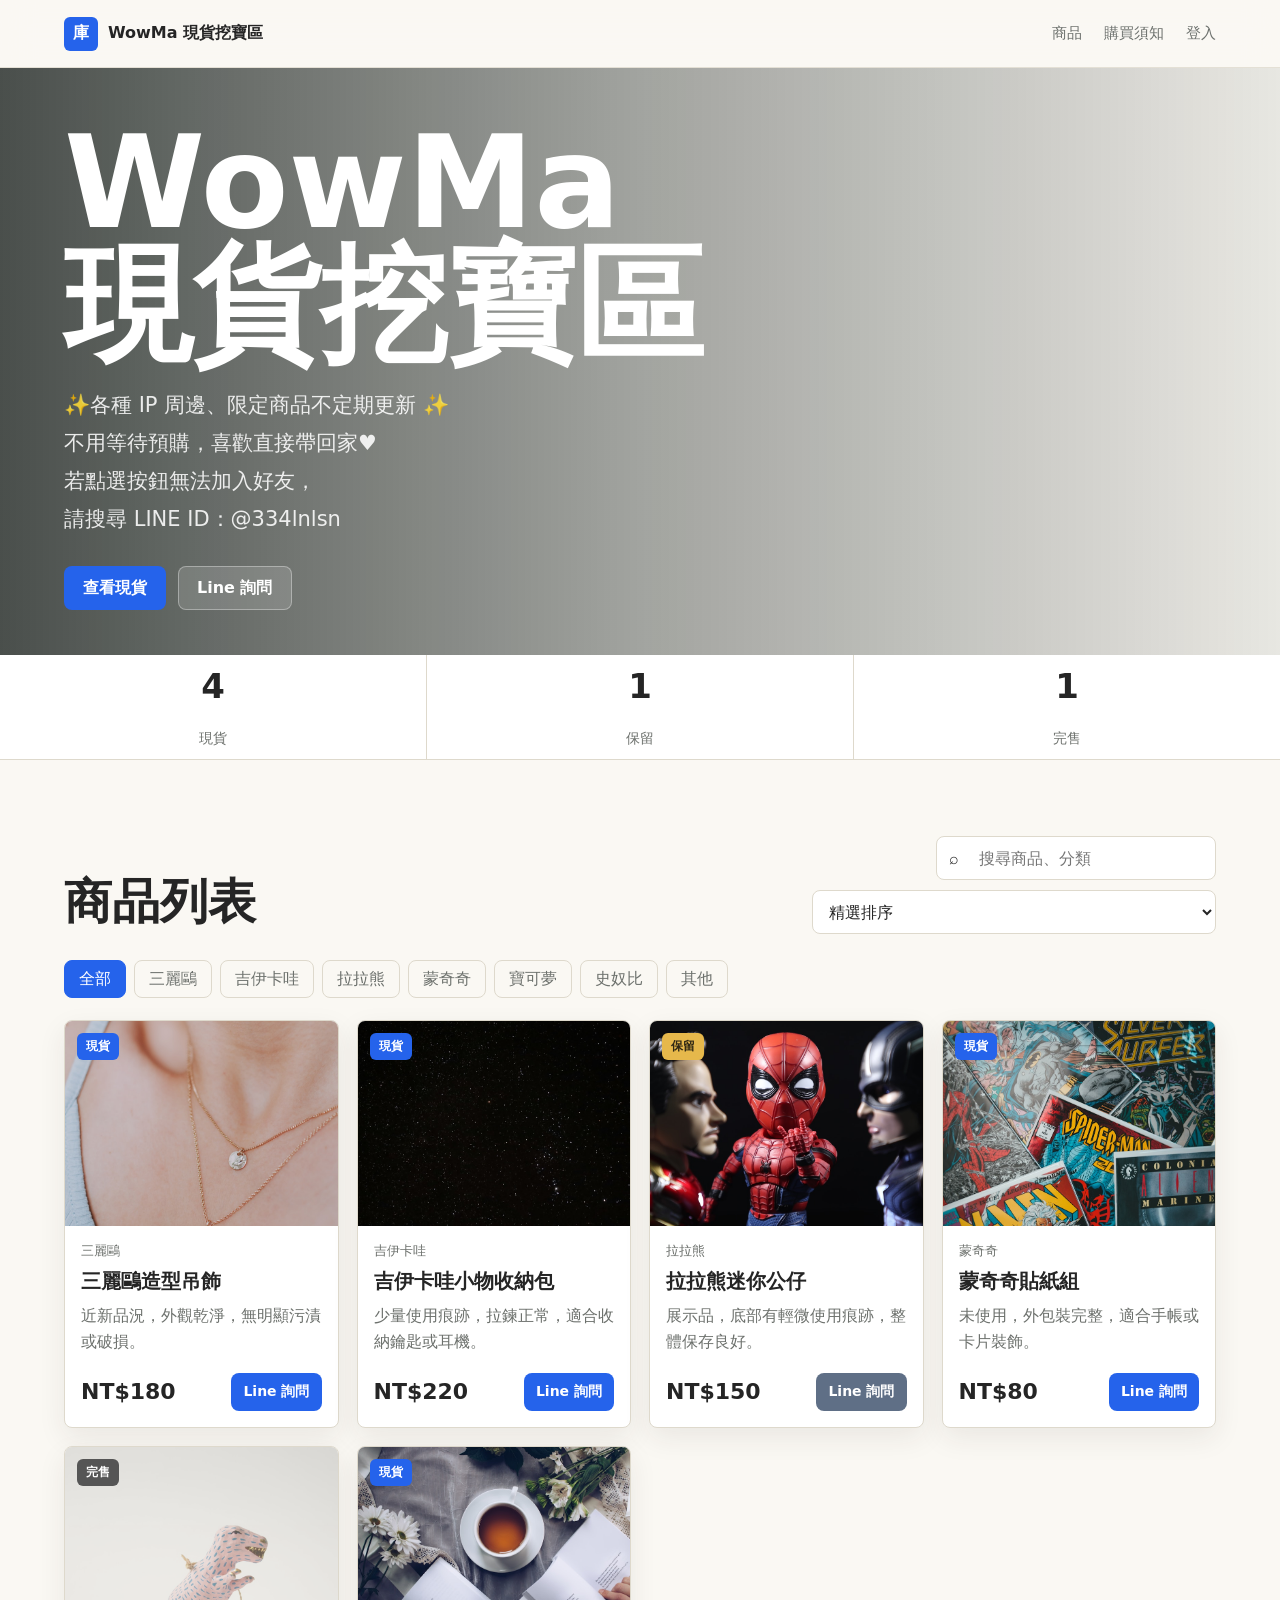
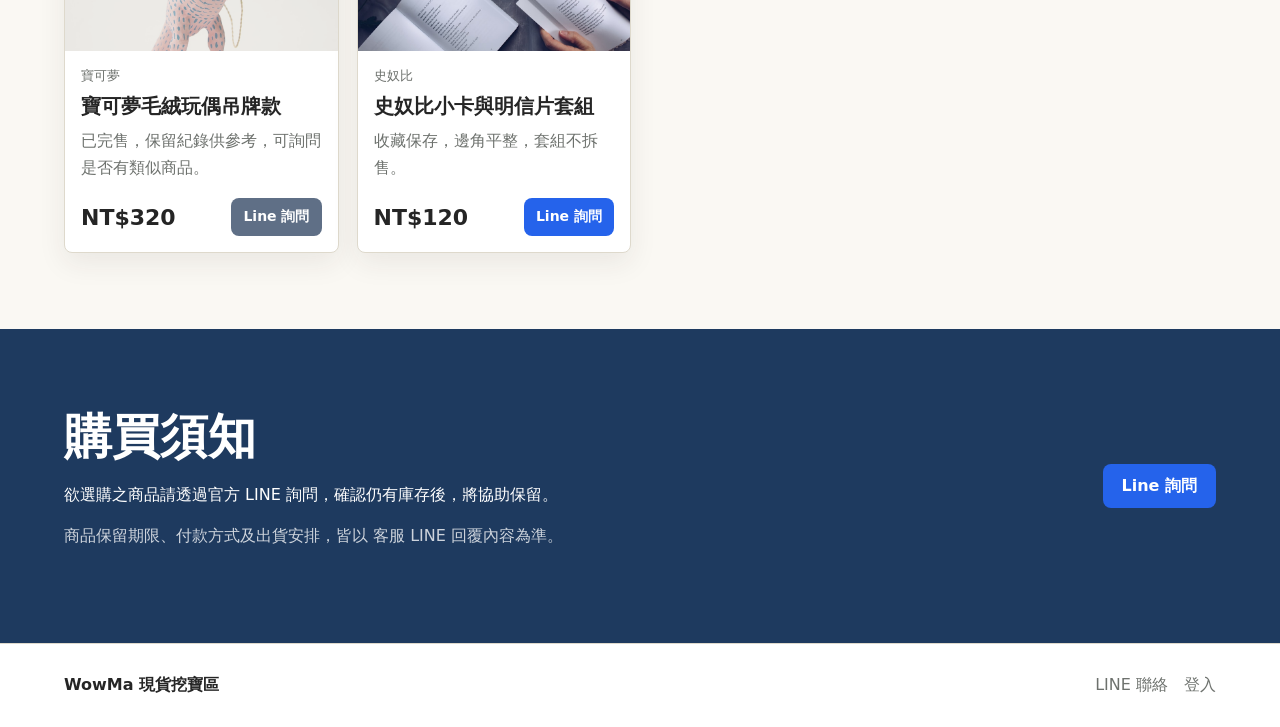
==== commit 49a4d051: "Update LINE link and purchase notes" ====
--- a/public/index.html
+++ b/public/index.html
@@ -24,8 +24,8 @@
   <main id="top">
     <section class="hero">
       <div class="hero-content">
-        <h1>WowMa 現貨挖寶區</h1>
-        <p class="hero-copy">✨各種 IP 周邊、限定商品不定期更新 ✨<br>不用等待預購，喜歡直接帶回家♥</p>
+        <h1><span class="title-line">WowMa</span><span class="title-line">現貨挖寶區</span></h1>
+        <p class="hero-copy">✨各種 IP 周邊、限定商品不定期更新 ✨<br>不用等待預購，喜歡直接帶回家♥<br>若點選按鈕無法加入好友，<br>請搜尋 LINE ID：@334lnlsn</p>
         <div class="hero-actions">
           <a class="button primary" href="#items">查看現貨</a>
           <a class="button ghost" id="heroLineLink" href="#" target="_blank" rel="noreferrer">Line 詢問</a>
@@ -76,8 +76,8 @@
     <section id="trade" class="trade-section">
       <div class="trade-copy">
         <h2>購買須知</h2>
-        <p>欲選購之商品請透過官方 LINE 詢問，確認商品仍有庫存後，將協助保留商品。</p>
-        <p>商品保留期限、付款方式及出貨安排，皆以 LINE 回覆內容為準。</p>
+        <p>欲選購之商品請透過官方 LINE 詢問，確認仍有庫存後，將協助保留。</p>
+        <p>商品保留期限、付款方式及出貨安排，皆以 客服 LINE 回覆內容為準。</p>
       </div>
       <a class="button primary" id="tradeLineLink" href="#" target="_blank" rel="noreferrer">Line 詢問</a>
     </section>
--- a/public/styles.css
+++ b/public/styles.css
@@ -99,7 +99,9 @@
   font-size: clamp(54px, 10vw, 132px);
   line-height: 0.95;
   letter-spacing: 0;
-}
+  overflow-wrap: normal;
+}
+.title-line { display: block; }
 h2 {
   margin: 0;
   font-size: clamp(28px, 4vw, 48px);
@@ -256,24 +258,6 @@
   font-size: 13px;
 }
 .product-title { margin: 8px 0; font-size: 20px; }
-.tag-list {
-  display: flex;
-  flex-wrap: wrap;
-  gap: 6px;
-  margin: 0 0 10px;
-}
-.tag {
-  display: inline-flex;
-  align-items: center;
-  min-height: 26px;
-  padding: 0 9px;
-  color: var(--accent-dark);
-  background: #eef4ff;
-  border: 1px solid #cddcff;
-  border-radius: 8px;
-  font-size: 12px;
-  font-weight: 800;
-}
 .condition { min-height: 54px; margin: 0 0 16px; color: var(--muted); line-height: 1.65; }
 .price-row { display: flex; align-items: center; justify-content: space-between; gap: 10px; }
 .price { font-size: 22px; font-weight: 900; }
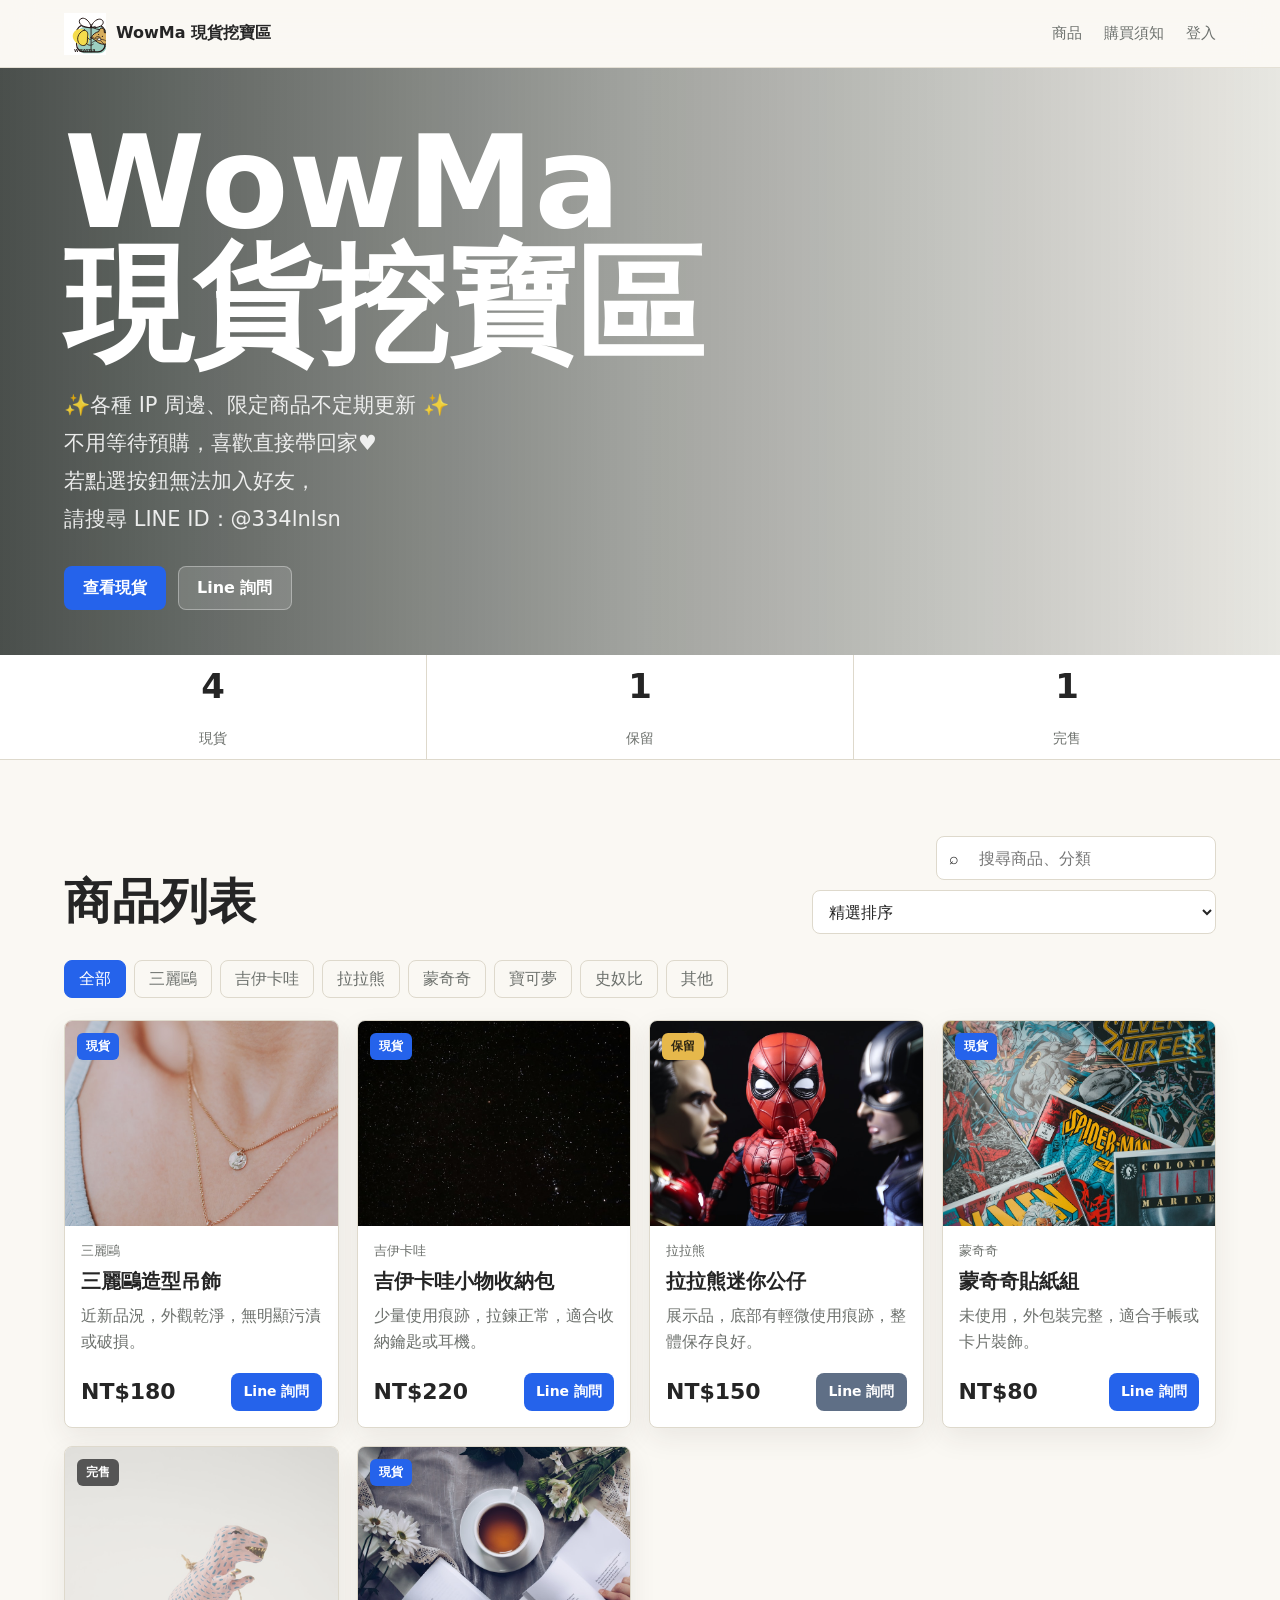
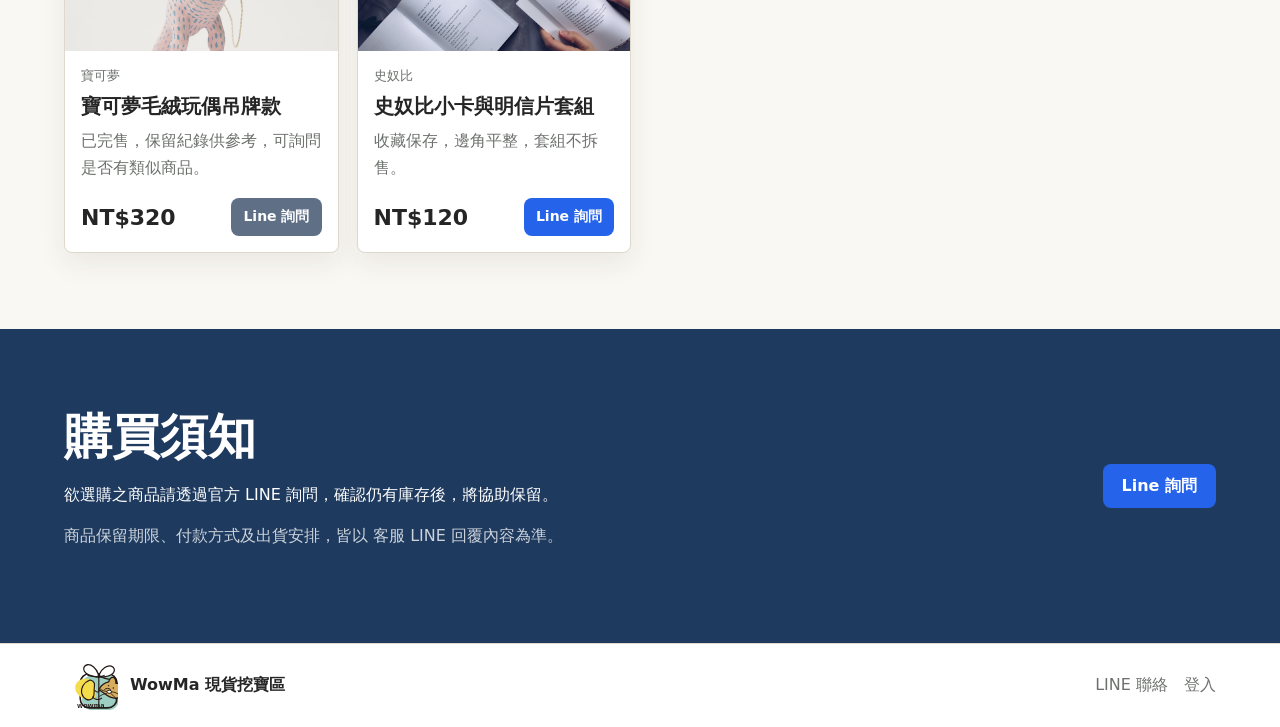
==== commit bec86155: "Add WowMa logo to header and footer" ====
--- a/public/index.html
+++ b/public/index.html
@@ -11,7 +11,8 @@
 <body>
   <header class="site-header">
     <a class="brand" href="#top" aria-label="回到首頁">
-      <span class="brand-mark">庫</span>
+      <img class="brand-logo" src="./images/logo.svg" alt="" onerror="this.hidden=true; this.nextElementSibling.hidden=false">
+      <span class="brand-mark" hidden>庫</span>
       <span>WowMa 現貨挖寶區</span>
     </a>
     <nav class="site-nav" aria-label="主要導覽">
@@ -85,7 +86,10 @@
   </main>
 
   <footer class="site-footer">
-    <span>WowMa 現貨挖寶區</span>
+    <span class="footer-brand">
+      <img class="footer-logo" src="./images/logo.svg" alt="" onerror="this.hidden=true">
+      <span>WowMa 現貨挖寶區</span>
+    </span>
     <div class="footer-links">
       <a id="footerLineLink" href="#" target="_blank" rel="noreferrer">LINE 聯絡</a>
       <a href="./admin.html">登入</a>
--- a/public/styles.css
+++ b/public/styles.css
@@ -56,6 +56,13 @@
   border-radius: 6px;
 }
 
+.brand-logo {
+  width: 42px;
+  height: 42px;
+  object-fit: contain;
+  flex: 0 0 auto;
+}
+
 .site-nav {
   display: flex;
   gap: 22px;
@@ -374,6 +381,17 @@
   border-top: 1px solid var(--line);
 }
 .site-footer span { color: var(--ink); font-weight: 900; }
+.footer-brand {
+  display: inline-flex;
+  align-items: center;
+  gap: 12px;
+}
+.footer-logo {
+  width: 54px;
+  height: 54px;
+  object-fit: contain;
+  flex: 0 0 auto;
+}
 .footer-links {
   display: flex;
   flex-wrap: wrap;
